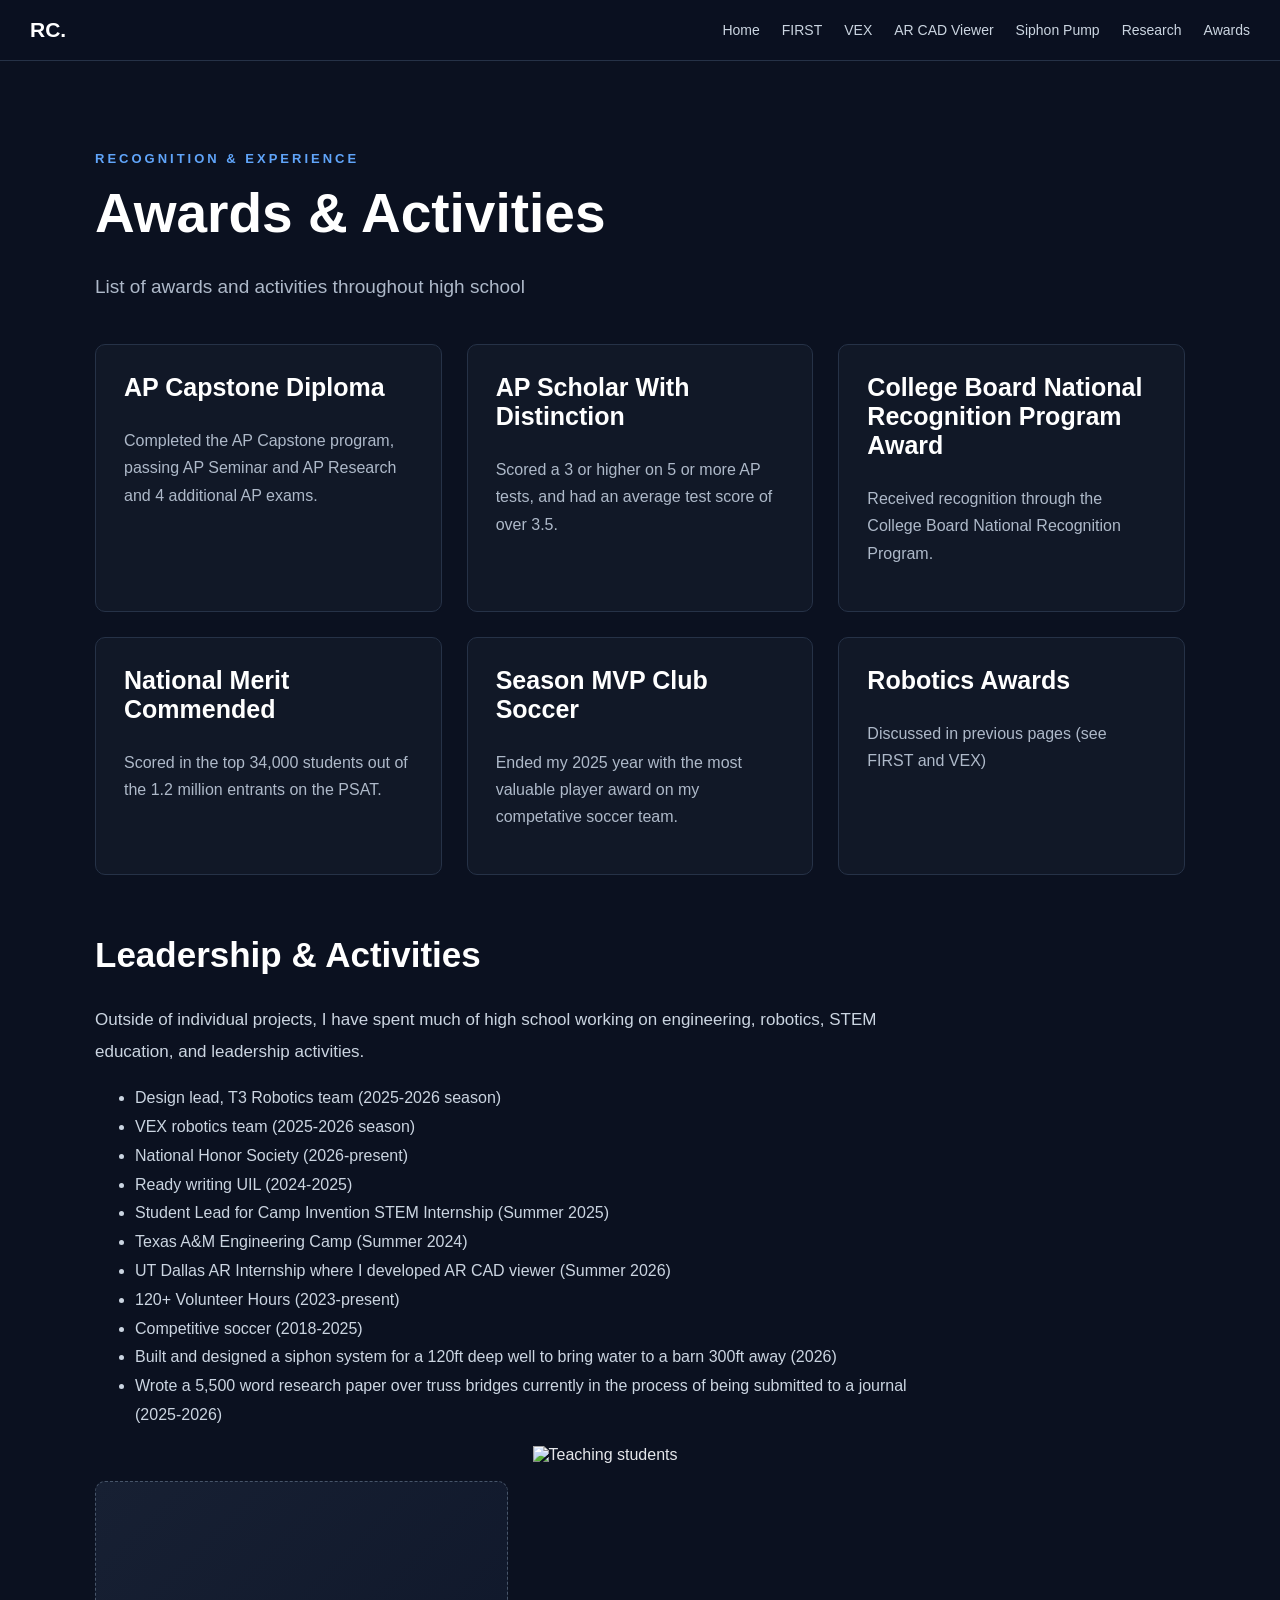
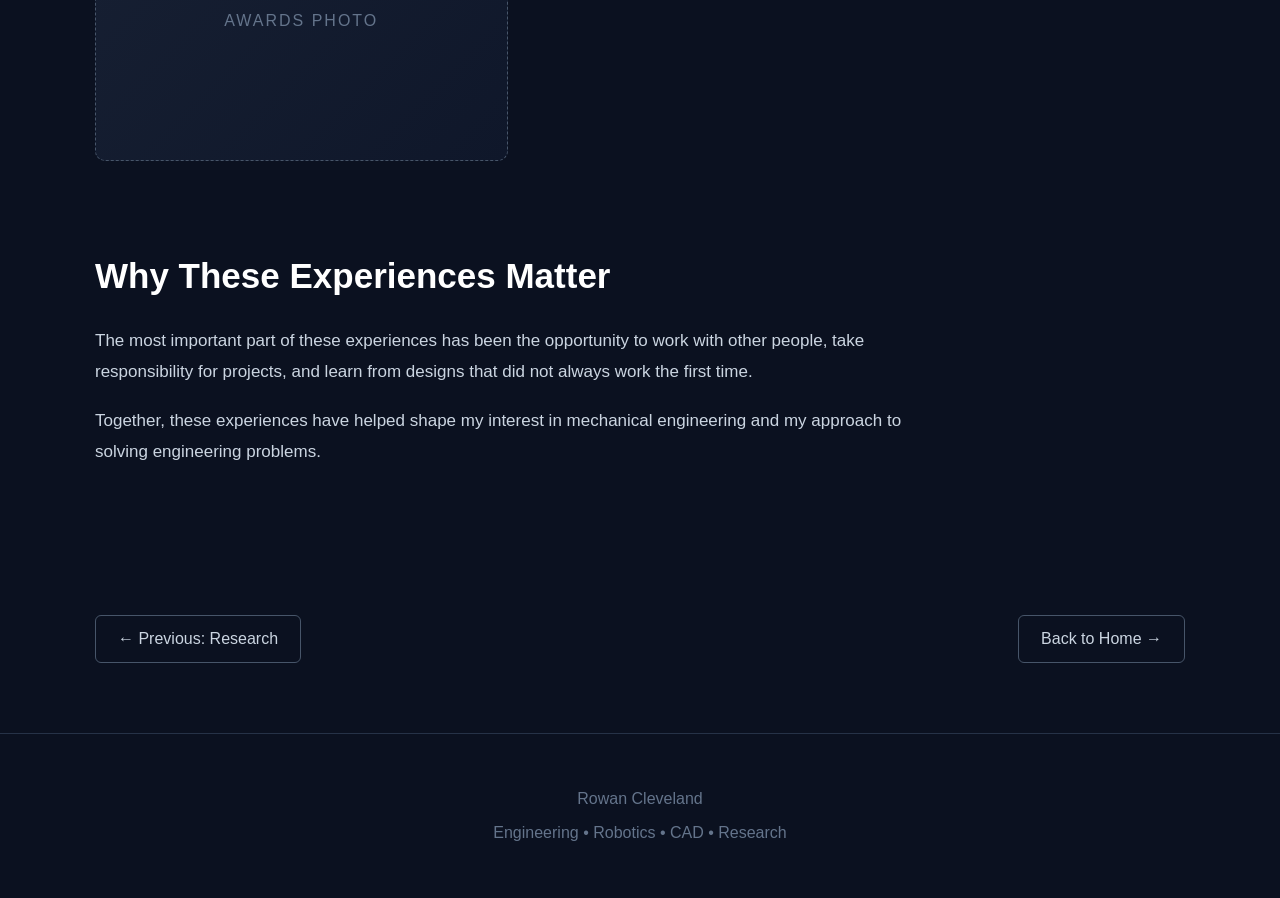
==== awards.html @ 15337351 "Add teaching image to awards section" ====
<!DOCTYPE html>
<html lang="en">
<head>
    <meta charset="UTF-8">
    <meta name="viewport" content="width=device-width, initial-scale=1.0">

    <title>Awards & Activities | Rowan Cleveland</title>

    <link rel="stylesheet" href="style.css">
</head>

<body>

<nav>

    <div class="logo">RC.</div>

    <div class="nav-links">
    <a href="index.html">Home</a>
    <a href="first.html">FIRST</a>
    <a href="vex.html">VEX</a>
    <a href="cad-viewer.html">AR CAD Viewer</a>
    <a href="siphon-pump.html">Siphon Pump</a>
    <a href="research.html">Research</a>
    <a href="awards.html">Awards</a>
</div>
</nav>


<section class="page">

    <div class="section-label">
        Recognition & Experience
    </div>

    <h1>
        Awards & Activities
    </h1>

    <p class="intro">
        List of awards and activities throughout high school
    </p>


    <div class="cards">

        <div class="card">

            <h3>AP Capstone Diploma</h3>

            <p>
                Completed the AP Capstone program, passing AP Seminar
                and AP Research and 4 additional AP exams.
            </p>

        </div>


        <div class="card">

            <h3>AP Scholar With Distinction</h3>

            <p>
                Scored a 3 or higher on 5 or more AP tests, and had
                an average test score of over 3.5.
            </p>

        </div>


        <div class="card">

            <h3>College Board National Recognition Program Award</h3>

            <p>
                Received recognition through the College Board National
                Recognition Program.
            </p>

        </div>


        <div class="card">

            <h3>National Merit Commended</h3>

            <p>
                Scored in the top 34,000 students out of the 1.2 million entrants on the PSAT.
            </p>

        </div>


        <div class="card">

            <h3>Season MVP Club Soccer</h3>

            <p>
                Ended my 2025 year with the most valuable player award
                on my competative soccer team.
            </p>

        </div>


        <div class="card">

            <h3>Robotics Awards</h3>

            <p>
                Discussed in previous pages (see FIRST and VEX)
            </p>

        </div>

    </div>


    <div class="content">

        <h2>Leadership & Activities</h2>

        <p>
            Outside of individual projects, I have spent much of high
            school working on engineering, robotics, STEM education,
            and leadership activities.
        </p>

        <ul>

            <li>Design lead, T3 Robotics team (2025-2026 season)</li>

            <li>VEX robotics team (2025-2026 season)</li>

            <li>National Honor Society (2026-present)</li>

            <li>Ready writing UIL (2024-2025)</li>

            <li>Student Lead for Camp Invention STEM Internship (Summer 2025)</li>

            <li>Texas A&M Engineering Camp (Summer 2024)</li>

            <li>UT Dallas AR Internship where I developed AR CAD viewer (Summer 2026)</li>

            <li>120+ Volunteer Hours (2023-present)</li>

            <li>Competitive soccer (2018-2025)</li>

            <li>Built and designed a siphon system for a 120ft deep well to bring water to a barn 300ft away (2026)</li>

            <li>Wrote a 5,500 word research paper over truss bridges currently in the process of being submitted to a journal (2025-2026)</li>

            
            
            

        </ul>


        <div class="image-row">

            <div class="image-placeholder">
                AWARDS PHOTO
            </div>

            <div class="image-row">

                <img src="teaching.png" alt="Teaching students" class="portfolio-image">

            </div>

        </div>


        <h2>Why These Experiences Matter</h2>

        <p>
            The most important part of these experiences has been the
            opportunity to work with other people, take responsibility
            for projects, and learn from designs that did not always
            work the first time.
        </p>

        <p>
            Together, these experiences have helped shape my interest
            in mechanical engineering and my approach to solving
            engineering problems.
        </p>

    </div>

</section>


<div class="page-navigation">

    <a href="research.html" class="nav-button">
        ← Previous: Research
    </a>

    <a href="index.html" class="nav-button next">
        Back to Home →
    </a>

</div>


<footer>

    <p>Rowan Cleveland</p>
    <p>Engineering • Robotics • CAD • Research</p>

</footer>

</body>
</html>
---- style.css ----
* {
    box-sizing: border-box;
    scroll-behavior: smooth;
}

body {
    margin: 0;
    font-family: Arial, Helvetica, sans-serif;
    background: #0b1120;
    color: #e5e7eb;
}

/* NAVIGATION */

nav {
    position: sticky;
    top: 0;
    z-index: 100;
    background: rgba(11, 17, 32, 0.97);
    border-bottom: 1px solid #263247;
    padding: 18px 30px;
    display: flex;
    justify-content: space-between;
    align-items: center;
}

.logo {
    font-size: 21px;
    font-weight: bold;
    color: white;
}

.nav-links {
    display: flex;
    gap: 22px;
    flex-wrap: wrap;
    justify-content: flex-end;
}

.nav-links a {
    color: #cbd5e1;
    text-decoration: none;
    font-size: 14px;
    transition: 0.2s;
}

.nav-links a:hover {
    color: #60a5fa;
}

/* HERO */

.hero {
    min-height: 85vh;
    display: flex;
    align-items: center;
    padding: 80px 10%;
    background:
        radial-gradient(circle at 80% 20%, #1e3a5f 0%, transparent 35%),
        radial-gradient(circle at 20% 80%, #172554 0%, transparent 30%),
        #0b1120;
}

.hero-content {
    max-width: 900px;
}

.small-title {
    color: #60a5fa;
    font-weight: bold;
    letter-spacing: 3px;
    text-transform: uppercase;
    font-size: 14px;
}

.hero h1 {
    font-size: clamp(48px, 8vw, 90px);
    line-height: 0.95;
    margin: 20px 0;
    color: white;
}

.hero h1 span {
    color: #60a5fa;
}

.hero p {
    max-width: 750px;
    font-size: 20px;
    line-height: 1.7;
    color: #aeb9c9;
}

/* GENERAL */

.page {
    max-width: 1150px;
    margin: auto;
    padding: 90px 30px;
    min-height: 80vh;
}

.section-label {
    color: #60a5fa;
    font-size: 13px;
    letter-spacing: 3px;
    text-transform: uppercase;
    font-weight: bold;
}

h1 {
    font-size: 55px;
    margin: 15px 0 25px;
    color: white;
}

h2 {
    font-size: 35px;
    color: white;
    margin-top: 60px;
}

h3 {
    color: white;
    font-size: 25px;
}

.intro {
    max-width: 800px;
    font-size: 19px;
    line-height: 1.8;
    color: #aeb9c9;
}

/* CONTENT */

.content {
    max-width: 850px;
}

.content p {
    color: #cbd5e1;
    line-height: 1.85;
    font-size: 17px;
}

.content li {
    color: #cbd5e1;
    line-height: 1.8;
}

/* IMAGE PLACEHOLDERS */

.image-placeholder {
    min-height: 320px;
    margin: 35px 0;
    border: 1px dashed #475569;
    border-radius: 10px;
    background: linear-gradient(135deg, #172033, #0f172a);
    display: flex;
    align-items: center;
    justify-content: center;
    color: #64748b;
    letter-spacing: 2px;
    text-align: center;
    padding: 20px;
}

.image-large {
    min-height: 450px;
}

.image-row {
    display: grid;
    grid-template-columns: 1fr 1fr;
    gap: 25px;
}

.image-row .image-placeholder {
    min-height: 280px;
}

/* CARDS */

.cards {
    display: grid;
    grid-template-columns: repeat(auto-fit, minmax(280px, 1fr));
    gap: 25px;
    margin-top: 40px;
}

.card {
    background: #111827;
    border: 1px solid #263247;
    border-radius: 10px;
    padding: 28px;
    transition: 0.25s;
}

.card:hover {
    transform: translateY(-5px);
    border-color: #60a5fa;
}

.card h3 {
    margin-top: 0;
}

.card p {
    color: #aeb9c9;
    line-height: 1.7;
}

/* TAGS */

.tag {
    display: inline-block;
    margin-top: 10px;
    margin-right: 5px;
    padding: 5px 9px;
    border: 1px solid #334155;
    border-radius: 4px;
    font-size: 12px;
    color: #93c5fd;
}

/* PROJECT LINK */

.project-link {
    display: block;
    text-decoration: none;
    color: inherit;
}

/* NAVIGATION BUTTONS */

.page-navigation {
    max-width: 1150px;
    margin: auto;
    padding: 40px 30px 70px;
    display: flex;
    justify-content: space-between;
    gap: 20px;
}

.nav-button {
    display: inline-block;
    padding: 14px 22px;
    border: 1px solid #475569;
    border-radius: 6px;
    color: #cbd5e1;
    text-decoration: none;
    transition: 0.2s;
}

.nav-button:hover {
    border-color: #60a5fa;
    color: #60a5fa;
}

.nav-button.next {
    margin-left: auto;
}

/* FOOTER */

footer {
    border-top: 1px solid #263247;
    text-align: center;
    padding: 40px;
    color: #64748b;
}

/* MOBILE */

@media (max-width: 800px) {

    nav {
        align-items: flex-start;
        gap: 15px;
        flex-direction: column;
    }

    .nav-links {
        justify-content: flex-start;
    }

    .hero {
        padding: 70px 30px;
    }

    h1 {
        font-size: 42px;
    }

    .image-row {
        grid-template-columns: 1fr;
    }

    .page-navigation {
        flex-direction: column;
    }

    .nav-button.next {
        margin-left: 0;
    }
}
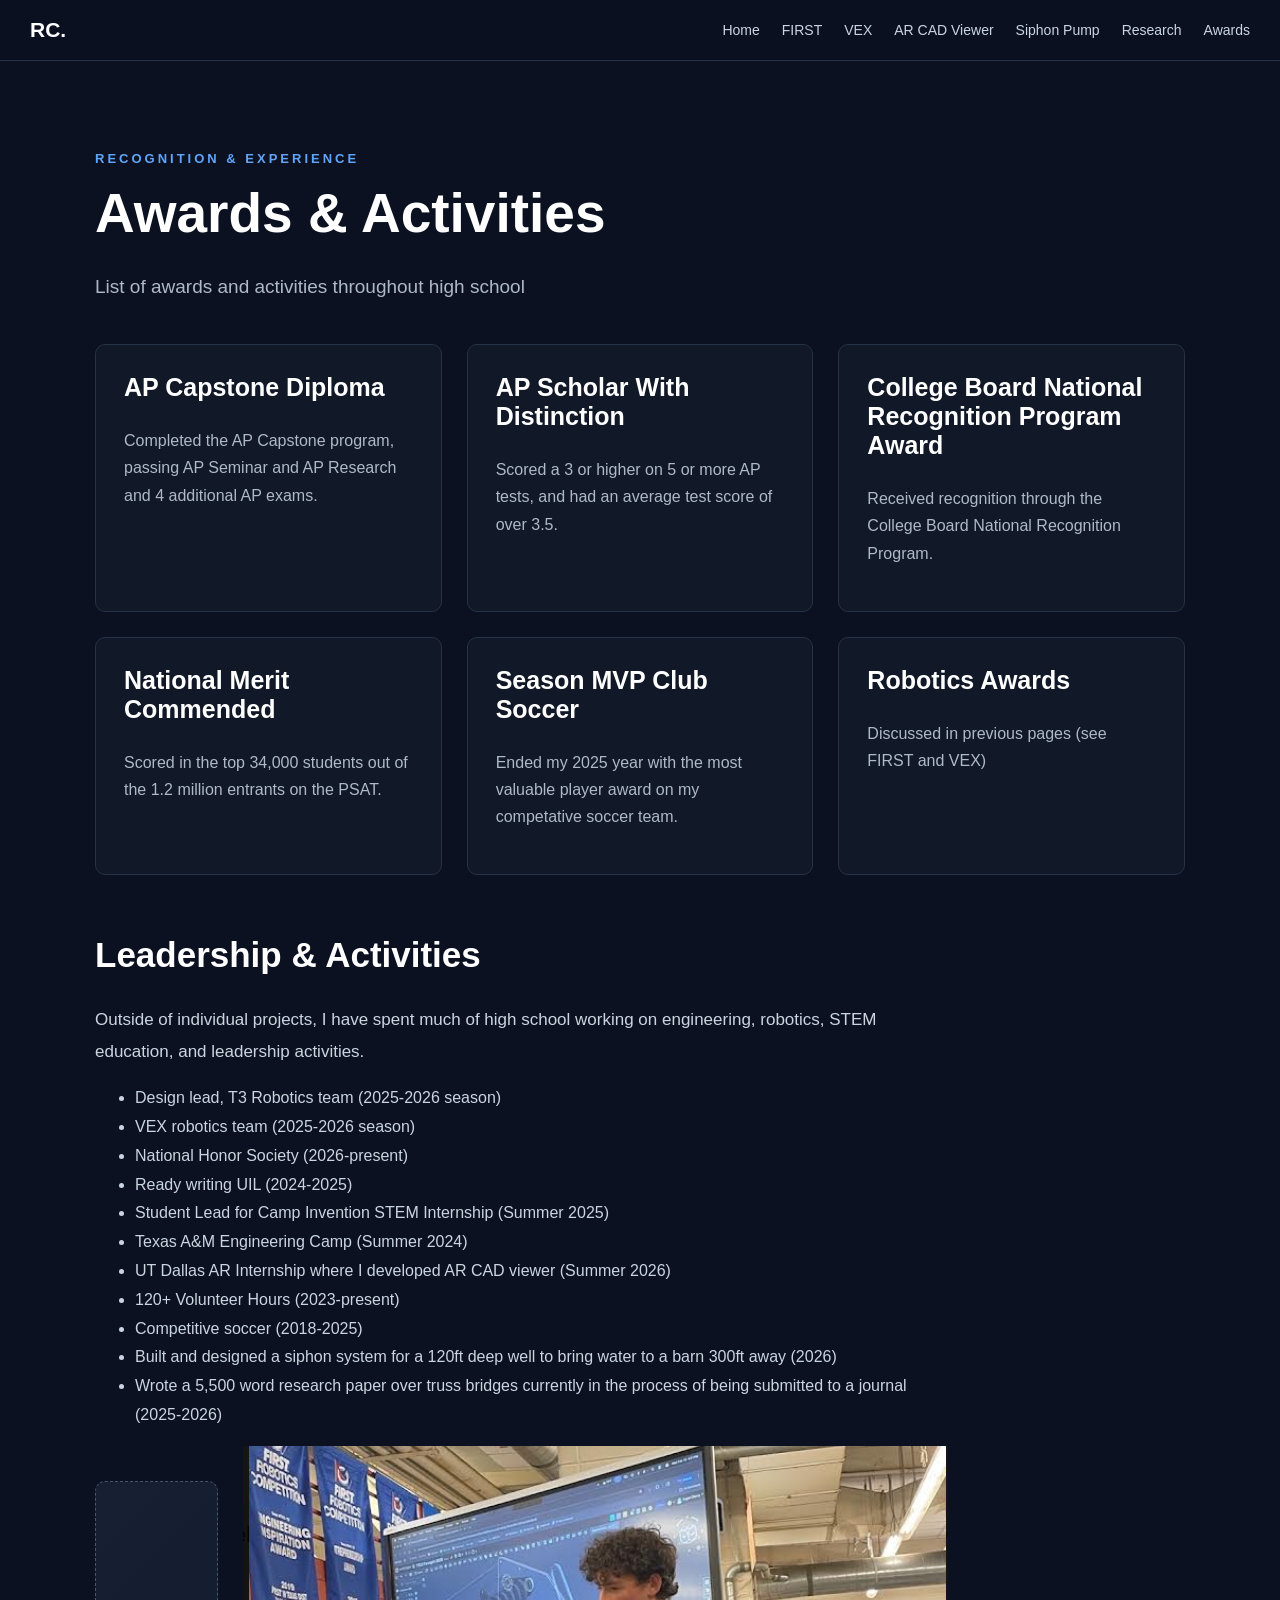
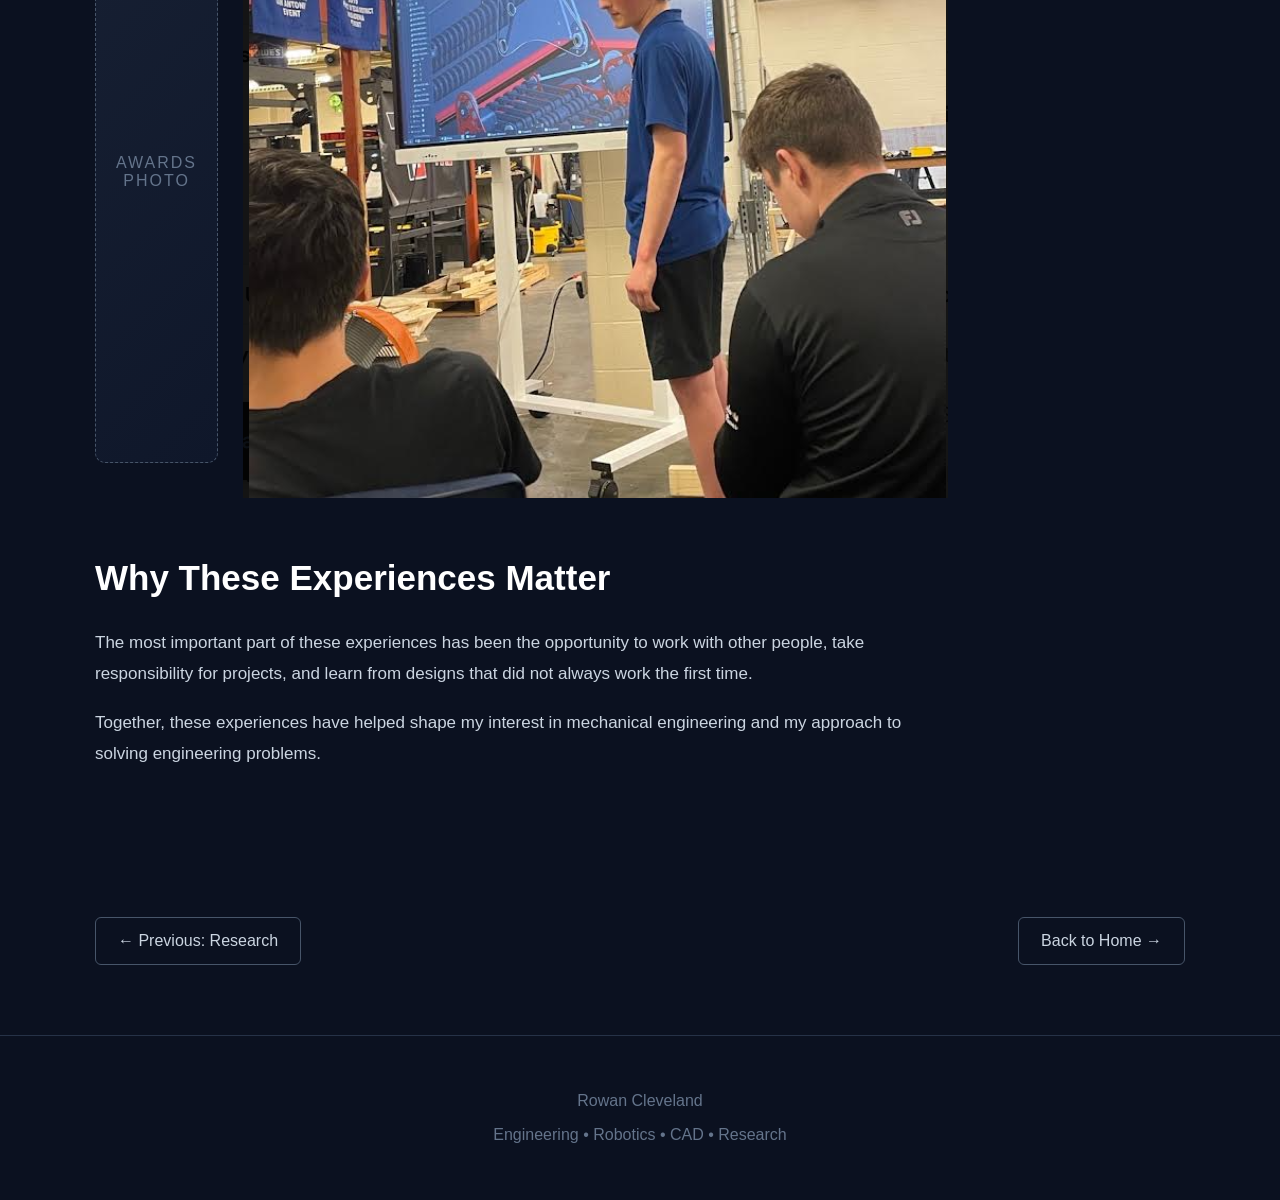
==== commit 054e8f89: "Replace teaching.png with teaching1.png in awards.html" ====
--- a/awards.html
+++ b/awards.html
@@ -165,7 +165,7 @@
 
             <div class="image-row">
 
-                <img src="teaching.png" alt="Teaching students" class="portfolio-image">
+                <img src="teaching1.png" alt="Teaching students" class="portfolio-image">
 
             </div>
 
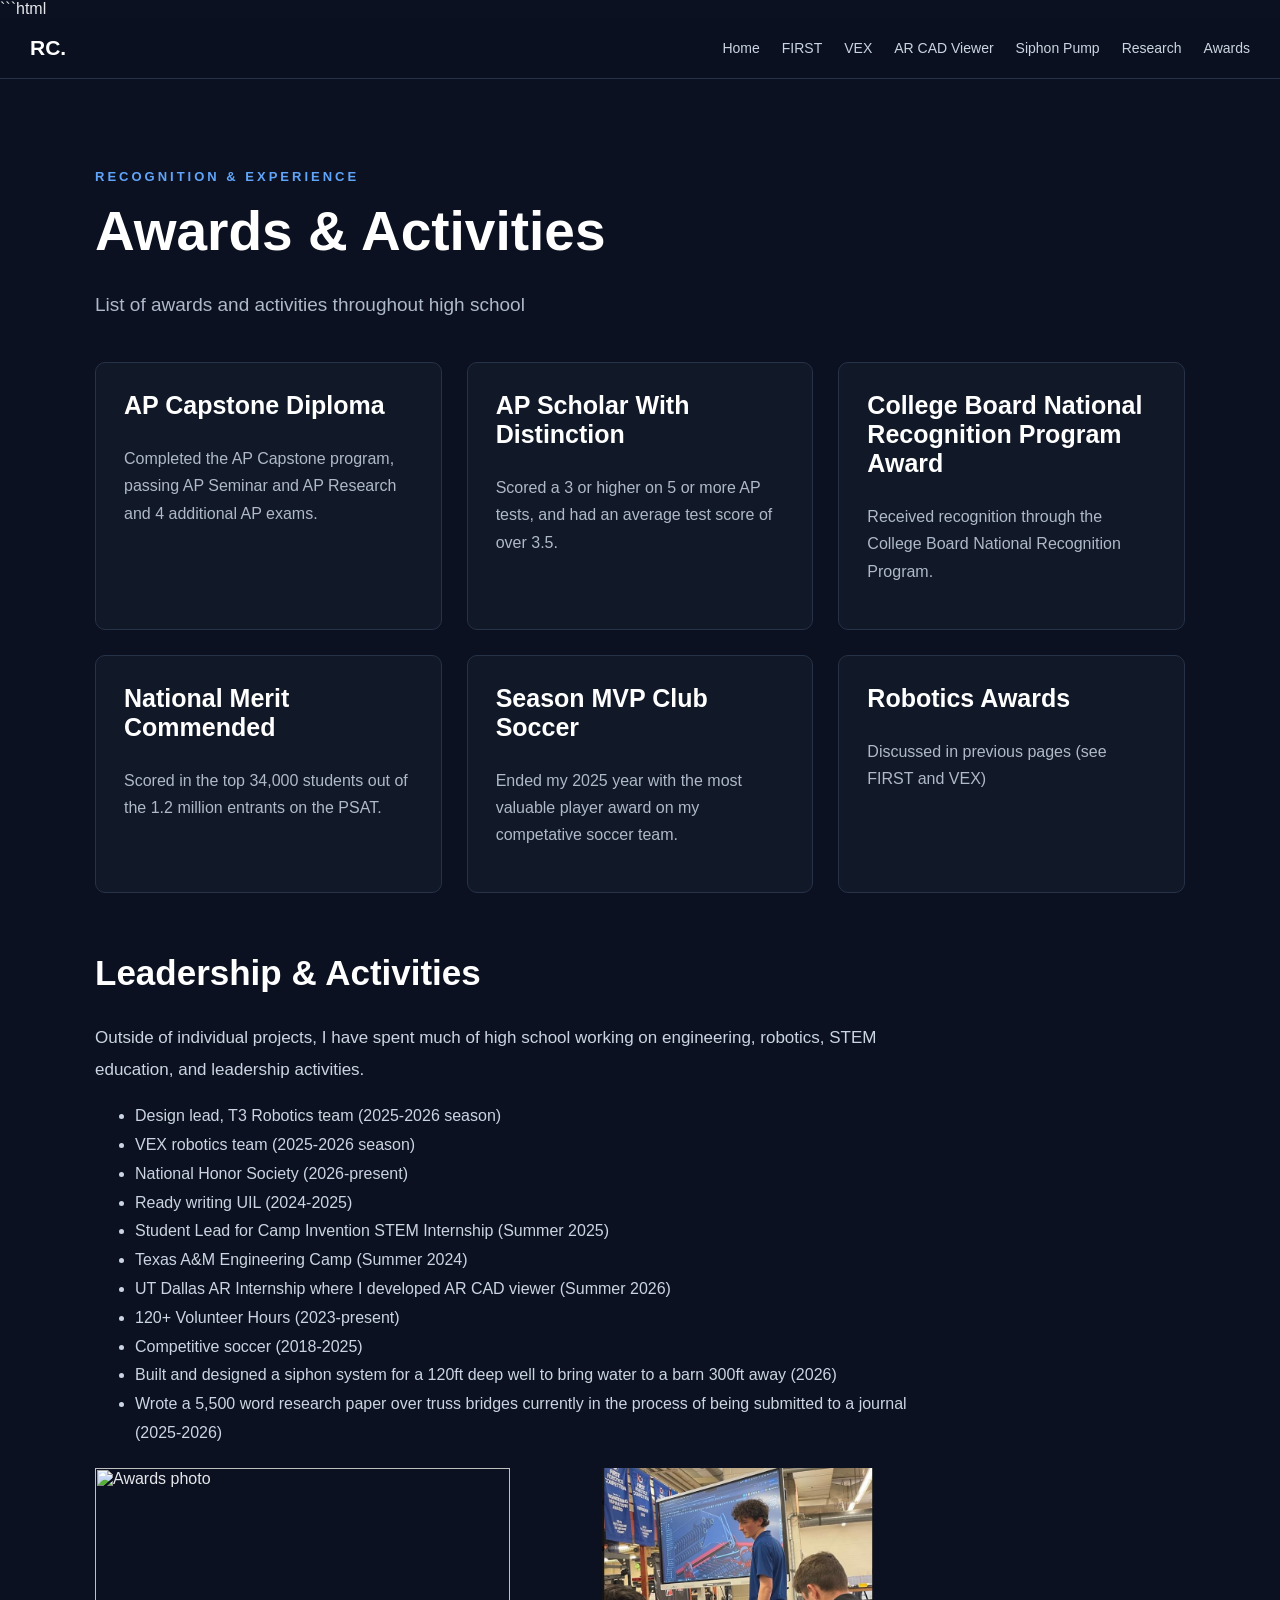
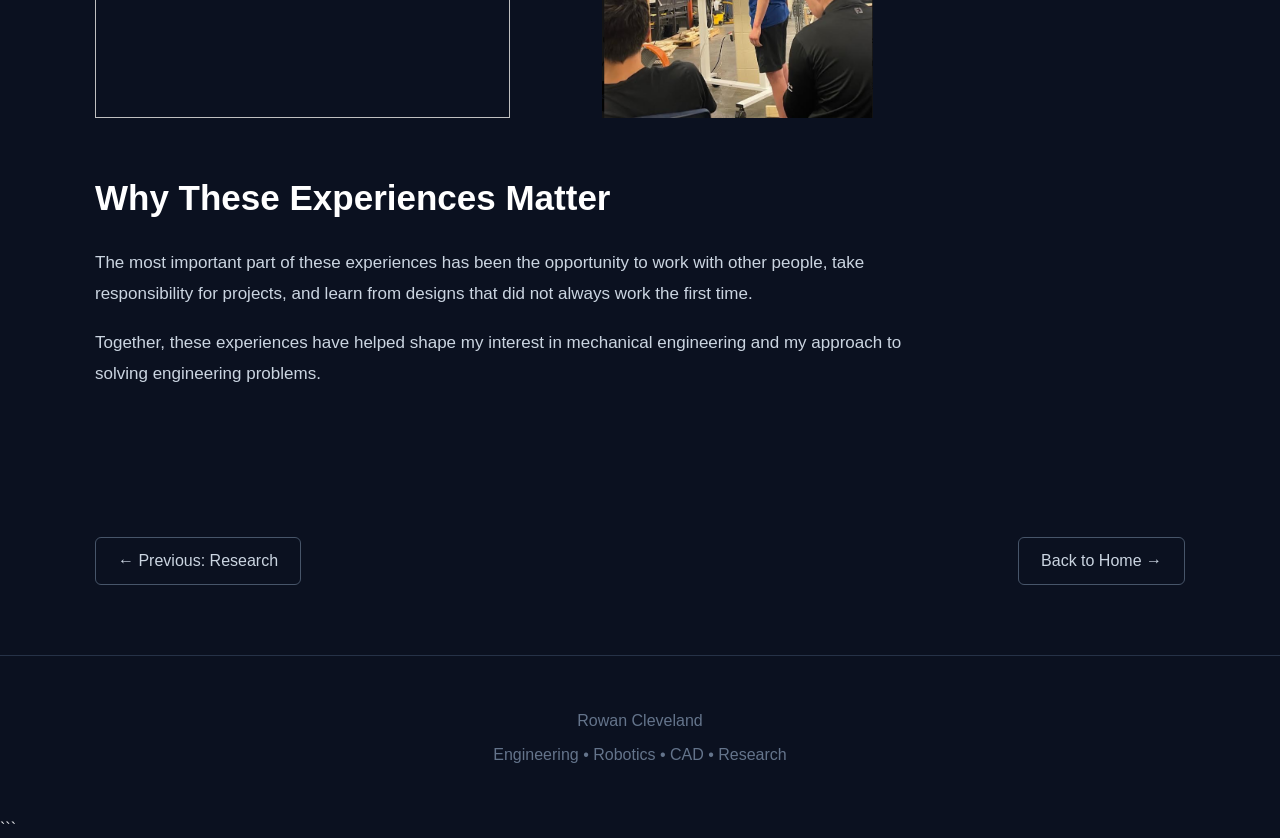
==== commit ccee70ec: "Refactor image display styles in awards.html" ====
--- a/awards.html
+++ b/awards.html
@@ -1,3 +1,4 @@
+```html
 <!DOCTYPE html>
 <html lang="en">
 <head>
@@ -157,16 +158,14 @@
         </ul>
 
 
-        <div class="image-row">
-
-            <div class="image-placeholder">
-                AWARDS PHOTO
+        <div style="display: grid !important; grid-template-columns: minmax(0, 1fr) minmax(0, 1fr) !important; gap: 20px; width: 100%; margin: 20px 0; box-sizing: border-box;">
+
+            <div style="width: 100% !important; height: 250px !important; min-width: 0 !important; overflow: hidden !important; box-sizing: border-box; display: flex !important; align-items: center; justify-content: center;">
+                <img src="awards.png" alt="Awards photo" style="width: 100% !important; height: 100% !important; max-width: 100% !important; max-height: 100% !important; object-fit: contain !important; display: block !important; margin: 0 !important;">
             </div>
 
-            <div class="image-row">
-
-                <img src="teaching1.png" alt="Teaching students" class="portfolio-image">
-
+            <div style="width: 100% !important; height: 250px !important; min-width: 0 !important; overflow: hidden !important; box-sizing: border-box; display: flex !important; align-items: center; justify-content: center;">
+                <img src="teaching1.png" alt="Teaching students" style="width: 100% !important; height: 100% !important; max-width: 100% !important; max-height: 100% !important; object-fit: contain !important; display: block !important; margin: 0 !important;">
             </div>
 
         </div>
@@ -214,3 +213,4 @@
 
 </body>
 </html>
+```
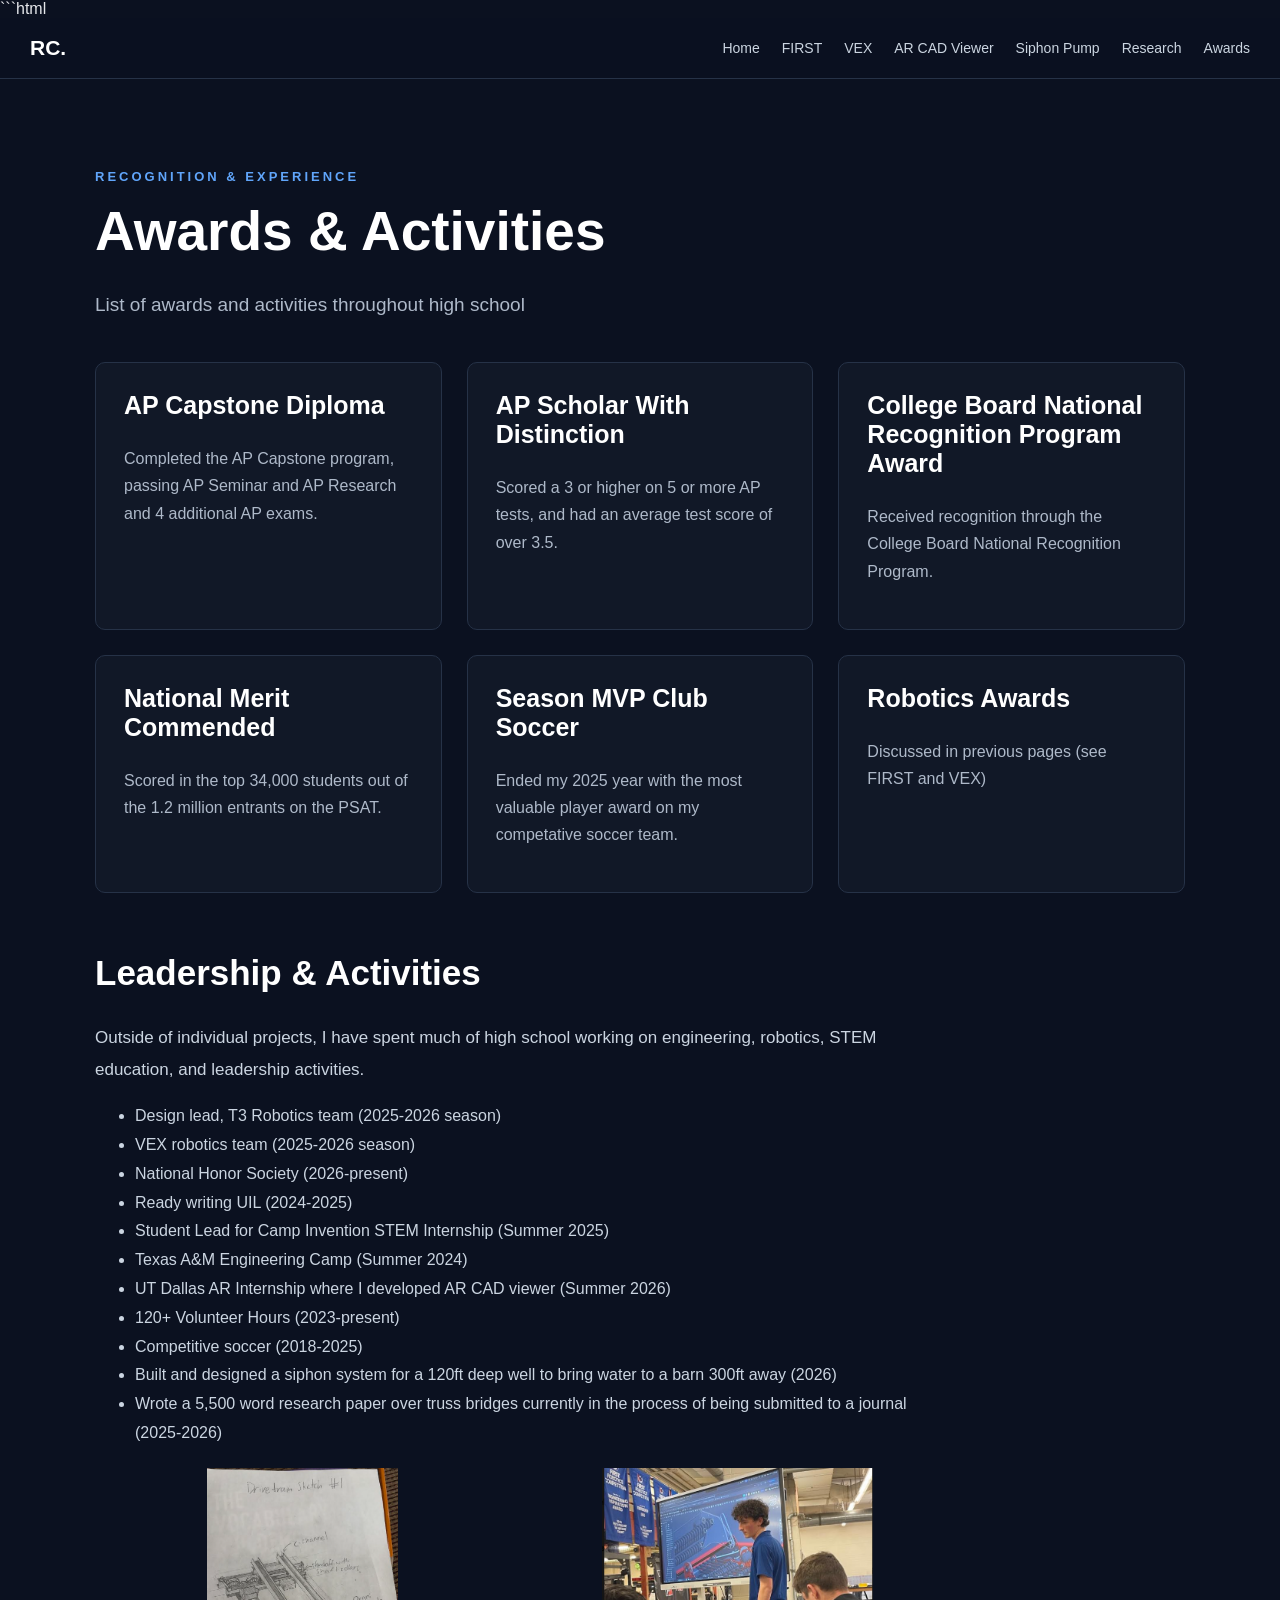
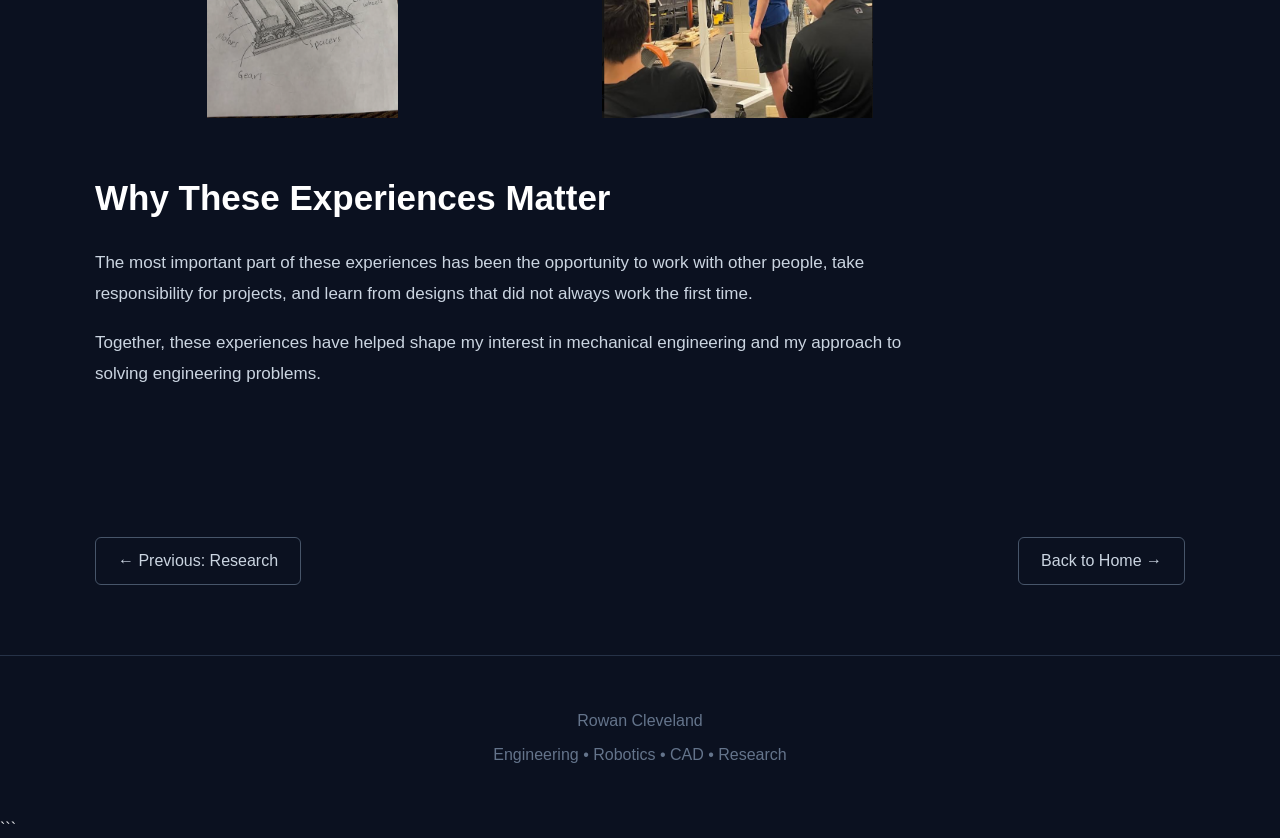
==== commit f777ed81: "Replace awards image with drivetrain image" ====
--- a/awards.html
+++ b/awards.html
@@ -161,7 +161,7 @@
         <div style="display: grid !important; grid-template-columns: minmax(0, 1fr) minmax(0, 1fr) !important; gap: 20px; width: 100%; margin: 20px 0; box-sizing: border-box;">
 
             <div style="width: 100% !important; height: 250px !important; min-width: 0 !important; overflow: hidden !important; box-sizing: border-box; display: flex !important; align-items: center; justify-content: center;">
-                <img src="awards.png" alt="Awards photo" style="width: 100% !important; height: 100% !important; max-width: 100% !important; max-height: 100% !important; object-fit: contain !important; display: block !important; margin: 0 !important;">
+                <img src="drivetrain.png" alt="drivetrain" style="width: 100% !important; height: 100% !important; max-width: 100% !important; max-height: 100% !important; object-fit: contain !important; display: block !important; margin: 0 !important;">
             </div>
 
             <div style="width: 100% !important; height: 250px !important; min-width: 0 !important; overflow: hidden !important; box-sizing: border-box; display: flex !important; align-items: center; justify-content: center;">
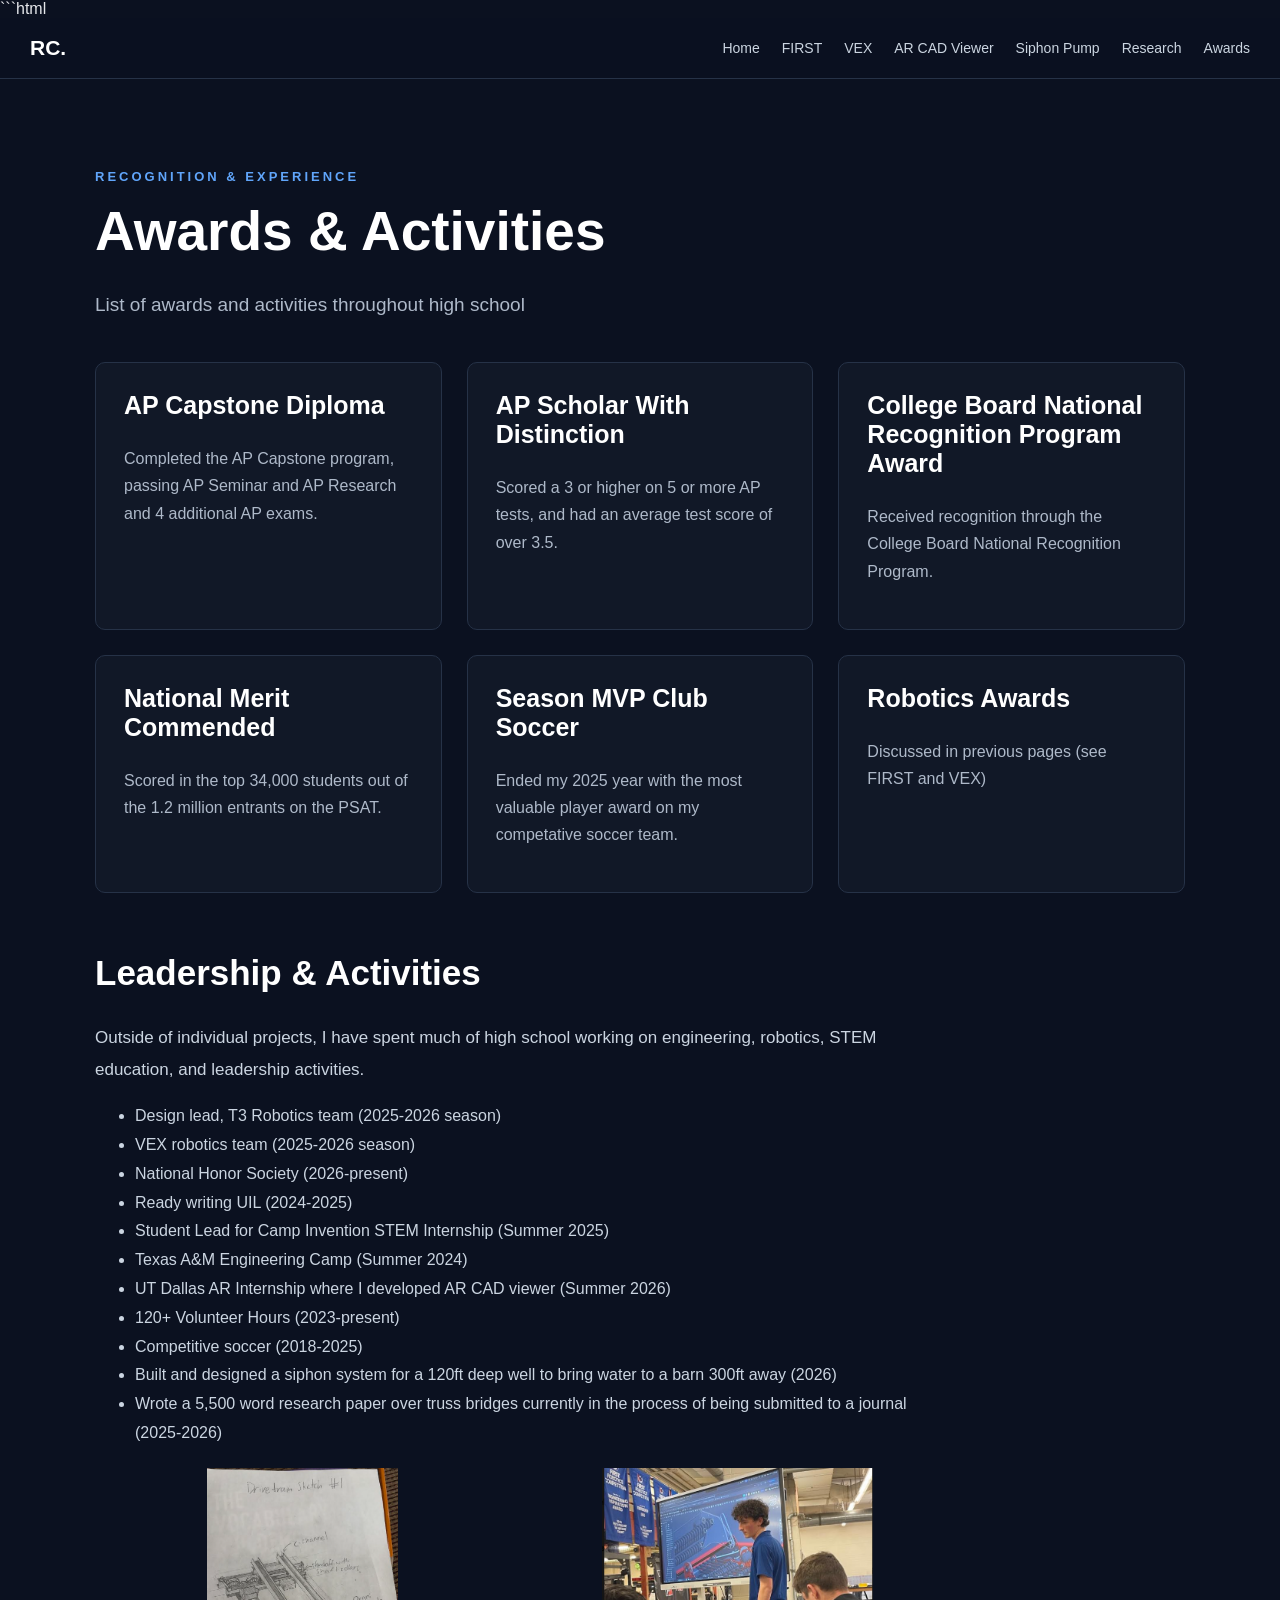
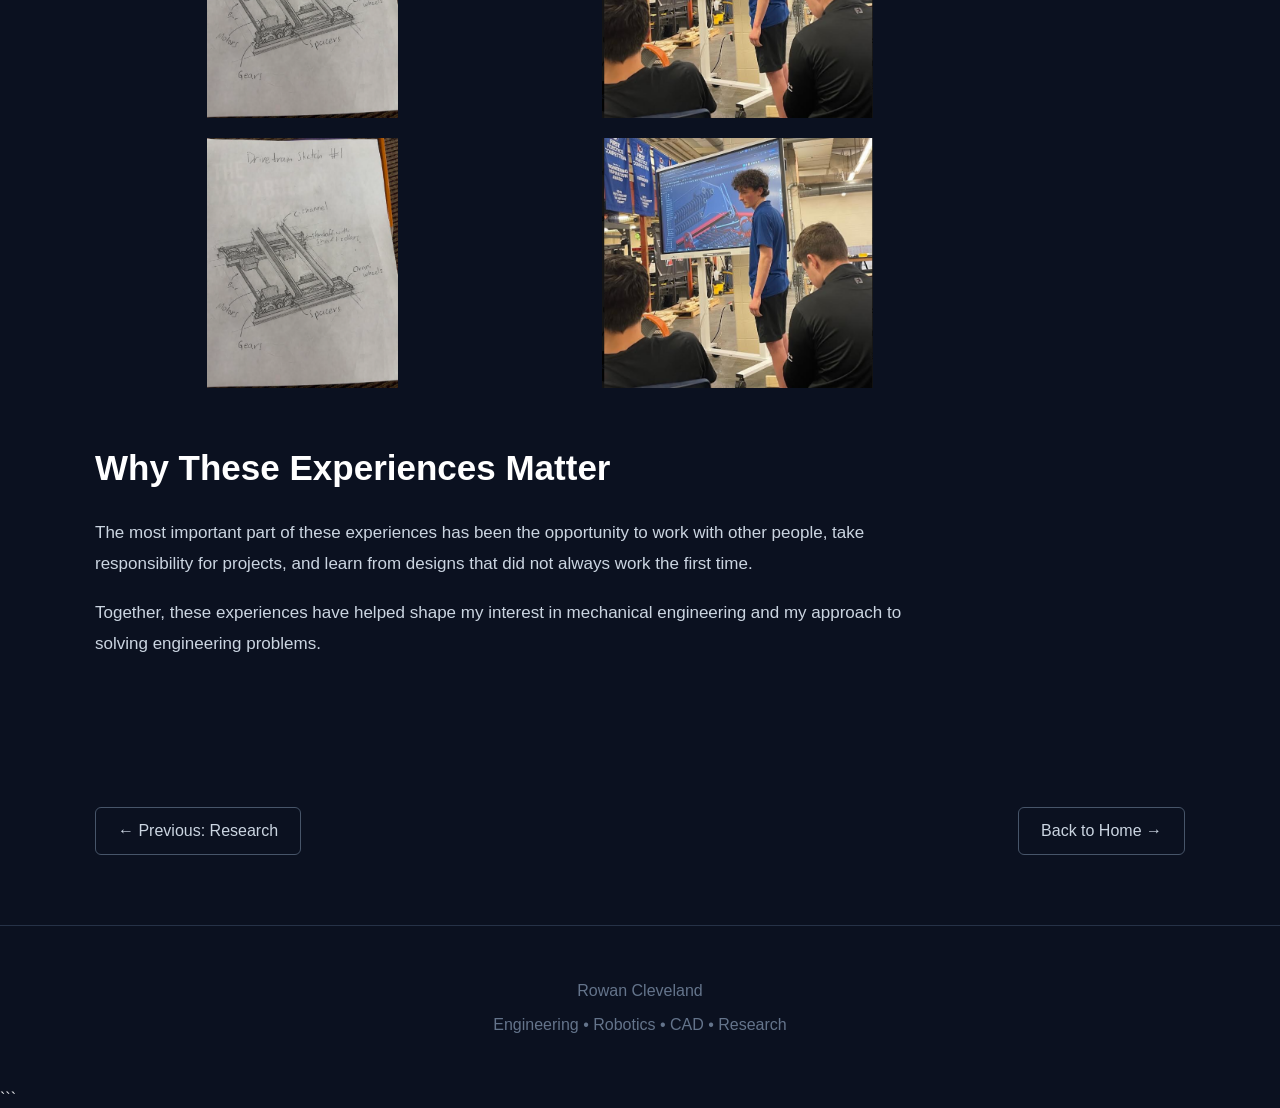
==== commit 2b2bdba1: "Add image sections for drivetrain and teaching Added two image containers with specific styles for '" ====
--- a/awards.html
+++ b/awards.html
@@ -170,6 +170,18 @@
 
         </div>
 
+        <div style="display: grid !important; grid-template-columns: minmax(0, 1fr) minmax(0, 1fr) !important; gap: 20px; width: 100%; margin: 20px 0; box-sizing: border-box;">
+
+            <div style="width: 100% !important; height: 250px !important; min-width: 0 !important; overflow: hidden !important; box-sizing: border-box; display: flex !important; align-items: center; justify-content: center;">
+                <img src="drivetrain.png" alt="drivetrain" style="width: 100% !important; height: 100% !important; max-width: 100% !important; max-height: 100% !important; object-fit: contain !important; display: block !important; margin: 0 !important;">
+            </div>
+
+            <div style="width: 100% !important; height: 250px !important; min-width: 0 !important; overflow: hidden !important; box-sizing: border-box; display: flex !important; align-items: center; justify-content: center;">
+                <img src="teaching1.png" alt="Teaching students" style="width: 100% !important; height: 100% !important; max-width: 100% !important; max-height: 100% !important; object-fit: contain !important; display: block !important; margin: 0 !important;">
+            </div>
+
+        </div>
+
 
         <h2>Why These Experiences Matter</h2>
 
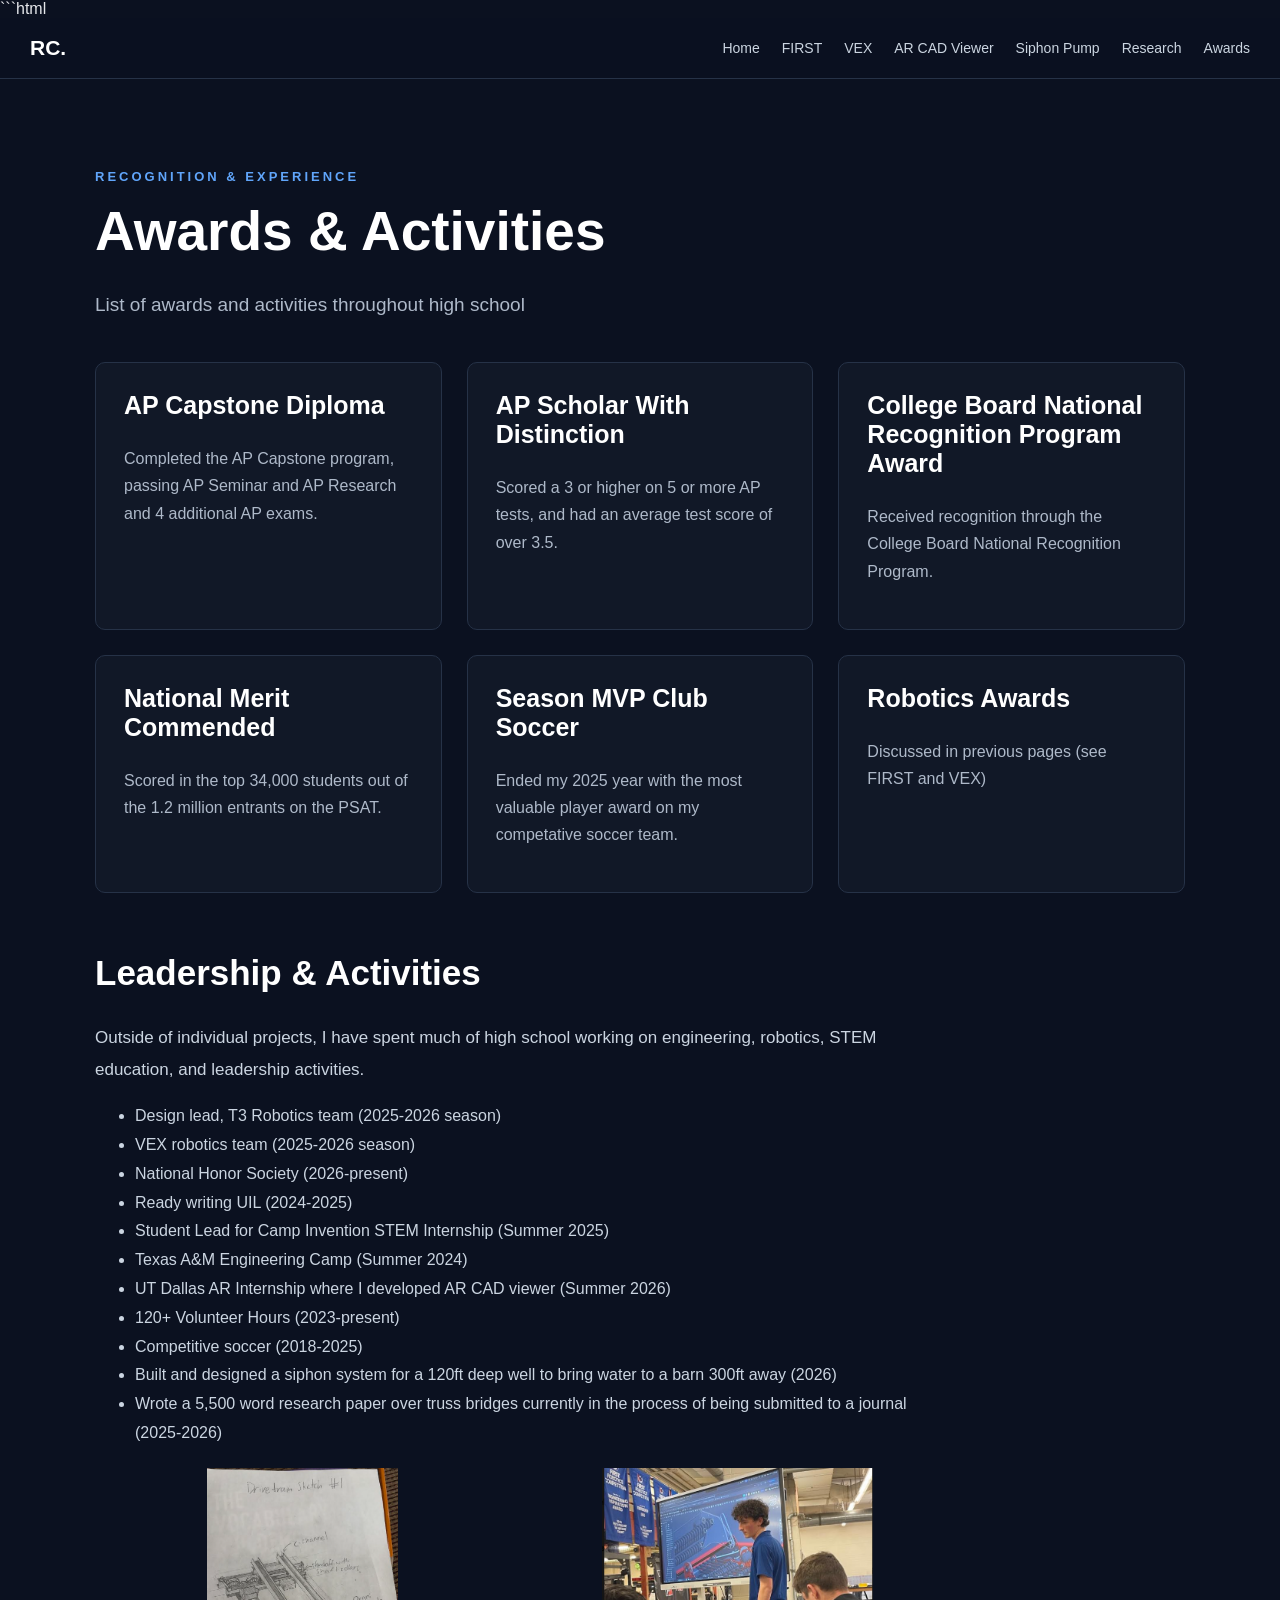
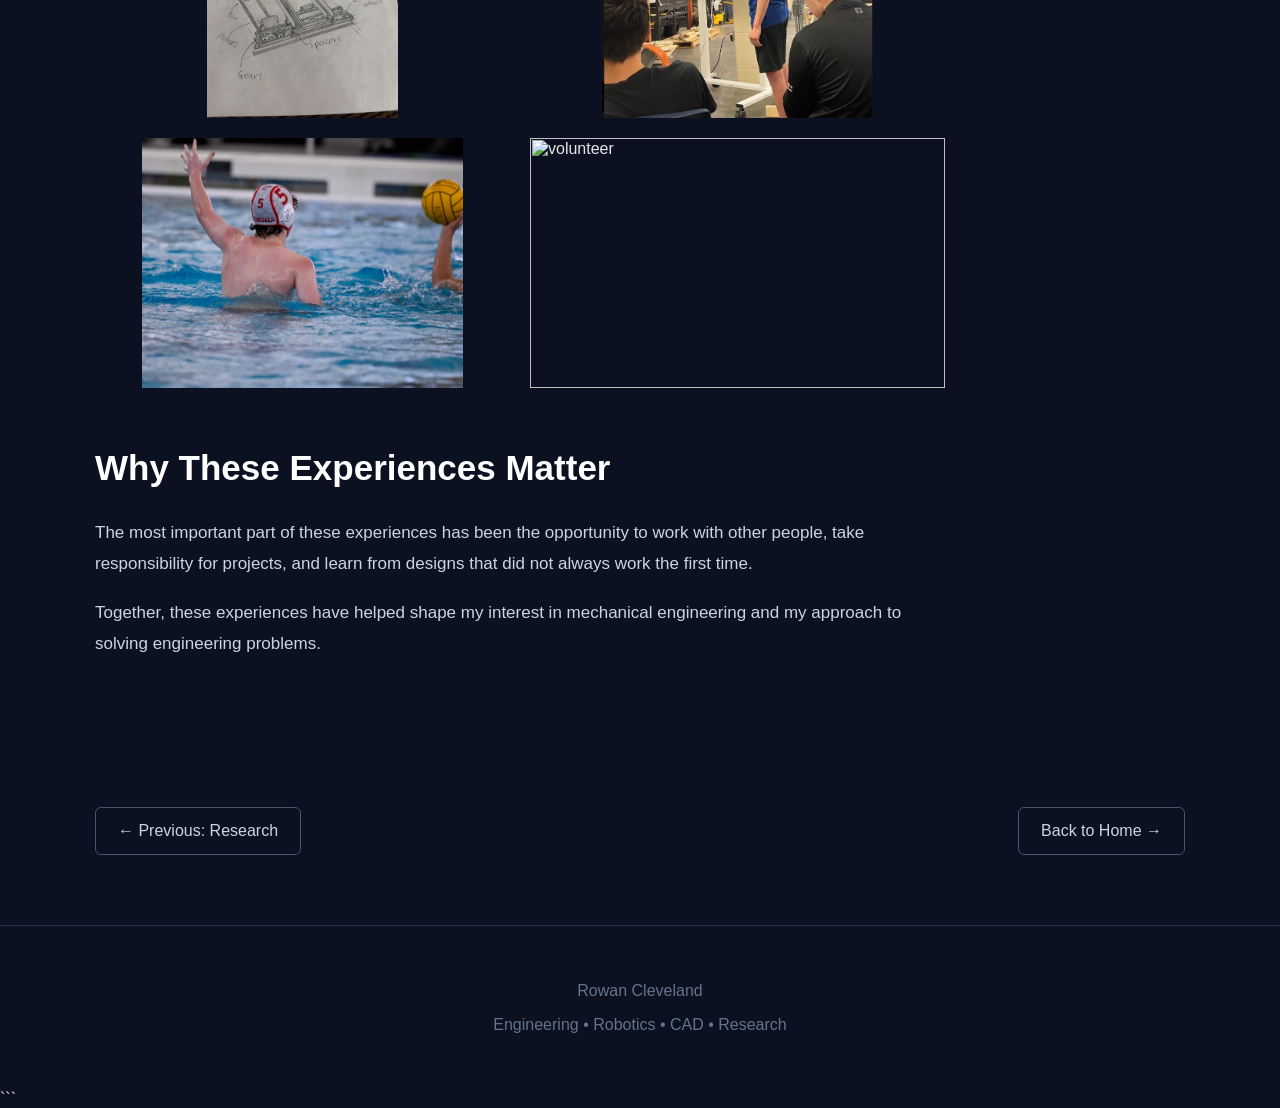
==== commit c0287cfb: "Replace images in awards.html" ====
--- a/awards.html
+++ b/awards.html
@@ -173,11 +173,11 @@
         <div style="display: grid !important; grid-template-columns: minmax(0, 1fr) minmax(0, 1fr) !important; gap: 20px; width: 100%; margin: 20px 0; box-sizing: border-box;">
 
             <div style="width: 100% !important; height: 250px !important; min-width: 0 !important; overflow: hidden !important; box-sizing: border-box; display: flex !important; align-items: center; justify-content: center;">
-                <img src="drivetrain.png" alt="drivetrain" style="width: 100% !important; height: 100% !important; max-width: 100% !important; max-height: 100% !important; object-fit: contain !important; display: block !important; margin: 0 !important;">
-            </div>
-
-            <div style="width: 100% !important; height: 250px !important; min-width: 0 !important; overflow: hidden !important; box-sizing: border-box; display: flex !important; align-items: center; justify-content: center;">
-                <img src="teaching1.png" alt="Teaching students" style="width: 100% !important; height: 100% !important; max-width: 100% !important; max-height: 100% !important; object-fit: contain !important; display: block !important; margin: 0 !important;">
+                <img src="polo.png" alt="polo" style="width: 100% !important; height: 100% !important; max-width: 100% !important; max-height: 100% !important; object-fit: contain !important; display: block !important; margin: 0 !important;">
+            </div>
+
+            <div style="width: 100% !important; height: 250px !important; min-width: 0 !important; overflow: hidden !important; box-sizing: border-box; display: flex !important; align-items: center; justify-content: center;">
+                <img src="volunteer.png" alt="volunteer" style="width: 100% !important; height: 100% !important; max-width: 100% !important; max-height: 100% !important; object-fit: contain !important; display: block !important; margin: 0 !important;">
             </div>
 
         </div>
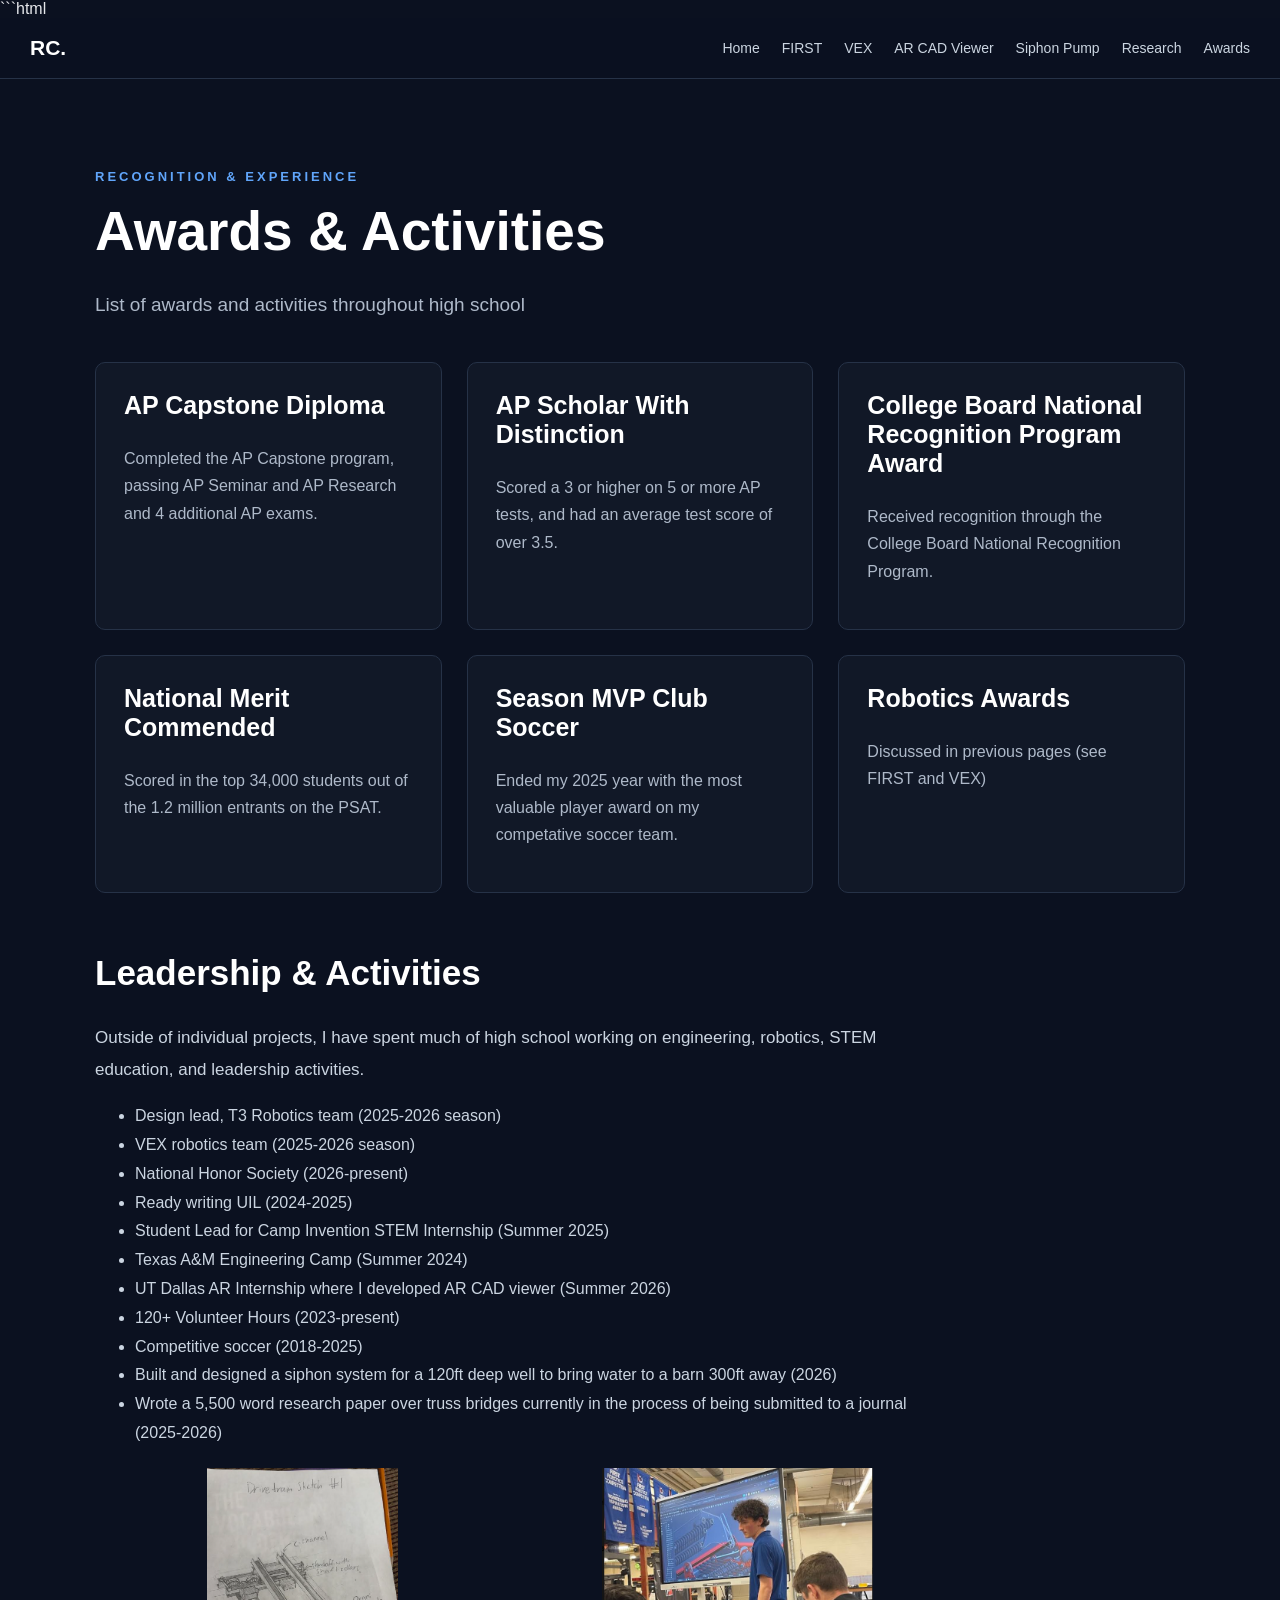
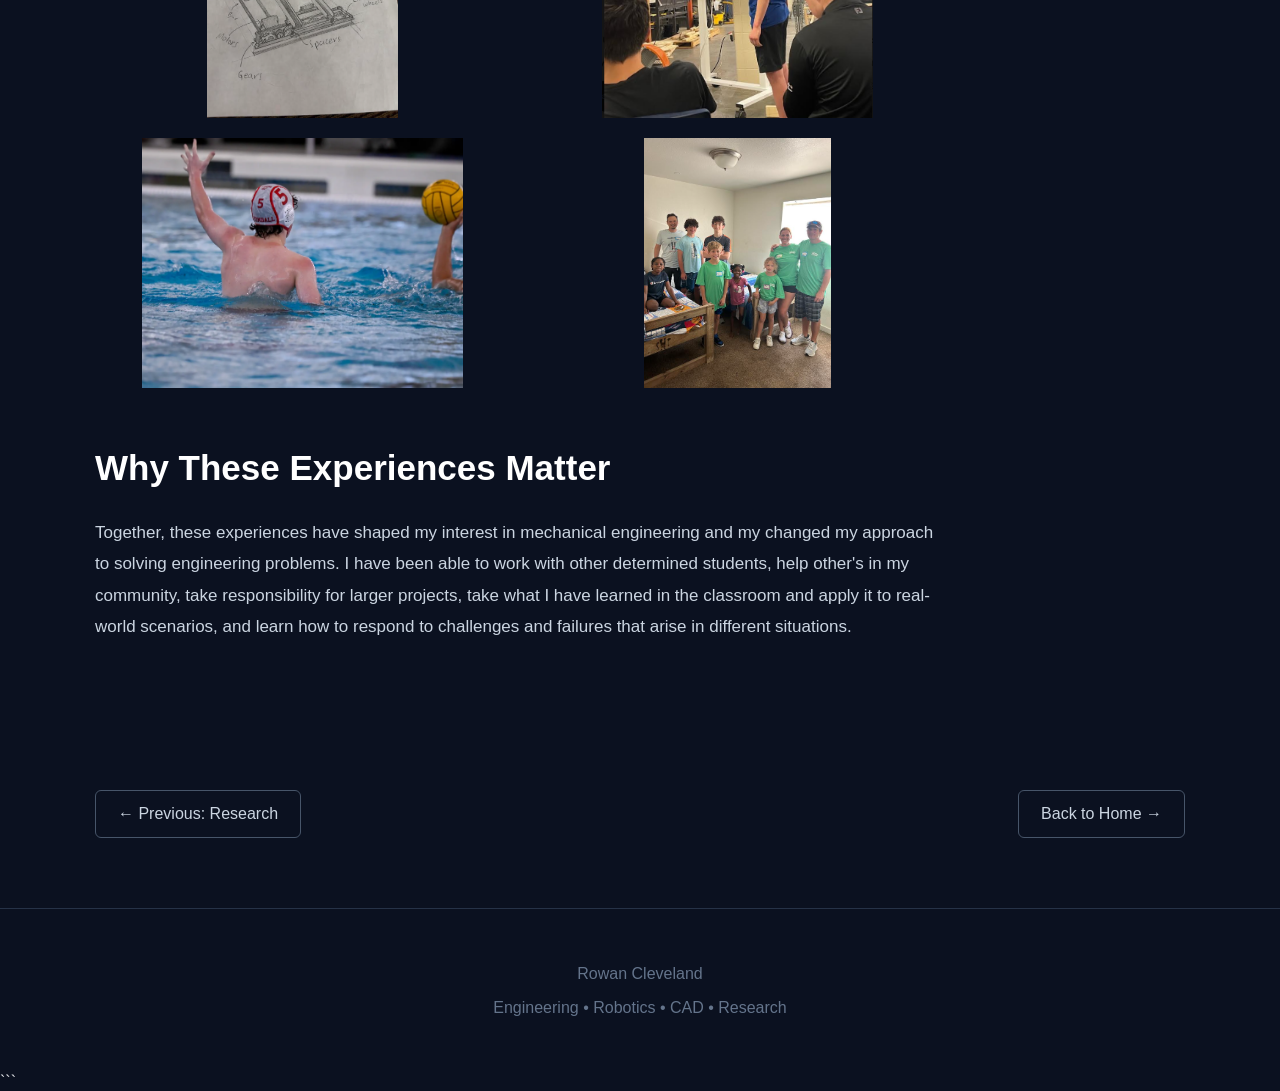
==== commit bd0c5ac3: "Update experiences section in awards.html Revised paragraph to emphasize teamwork and real-world app" ====
--- a/awards.html
+++ b/awards.html
@@ -186,16 +186,14 @@
         <h2>Why These Experiences Matter</h2>
 
         <p>
-            The most important part of these experiences has been the
-            opportunity to work with other people, take responsibility
-            for projects, and learn from designs that did not always
-            work the first time.
-        </p>
-
-        <p>
-            Together, these experiences have helped shape my interest
-            in mechanical engineering and my approach to solving
-            engineering problems.
+            Together, these experiences have shaped my interest
+            in mechanical engineering and my changed my approach to solving
+            engineering problems. I have been able to work with other
+            determined students, help other's in my community,
+            take responsibility for larger projects, take what 
+            I have learned in the classroom and apply it to
+            real-world scenarios, and learn how to respond to challenges
+            and failures that arise in different situations.
         </p>
 
     </div>
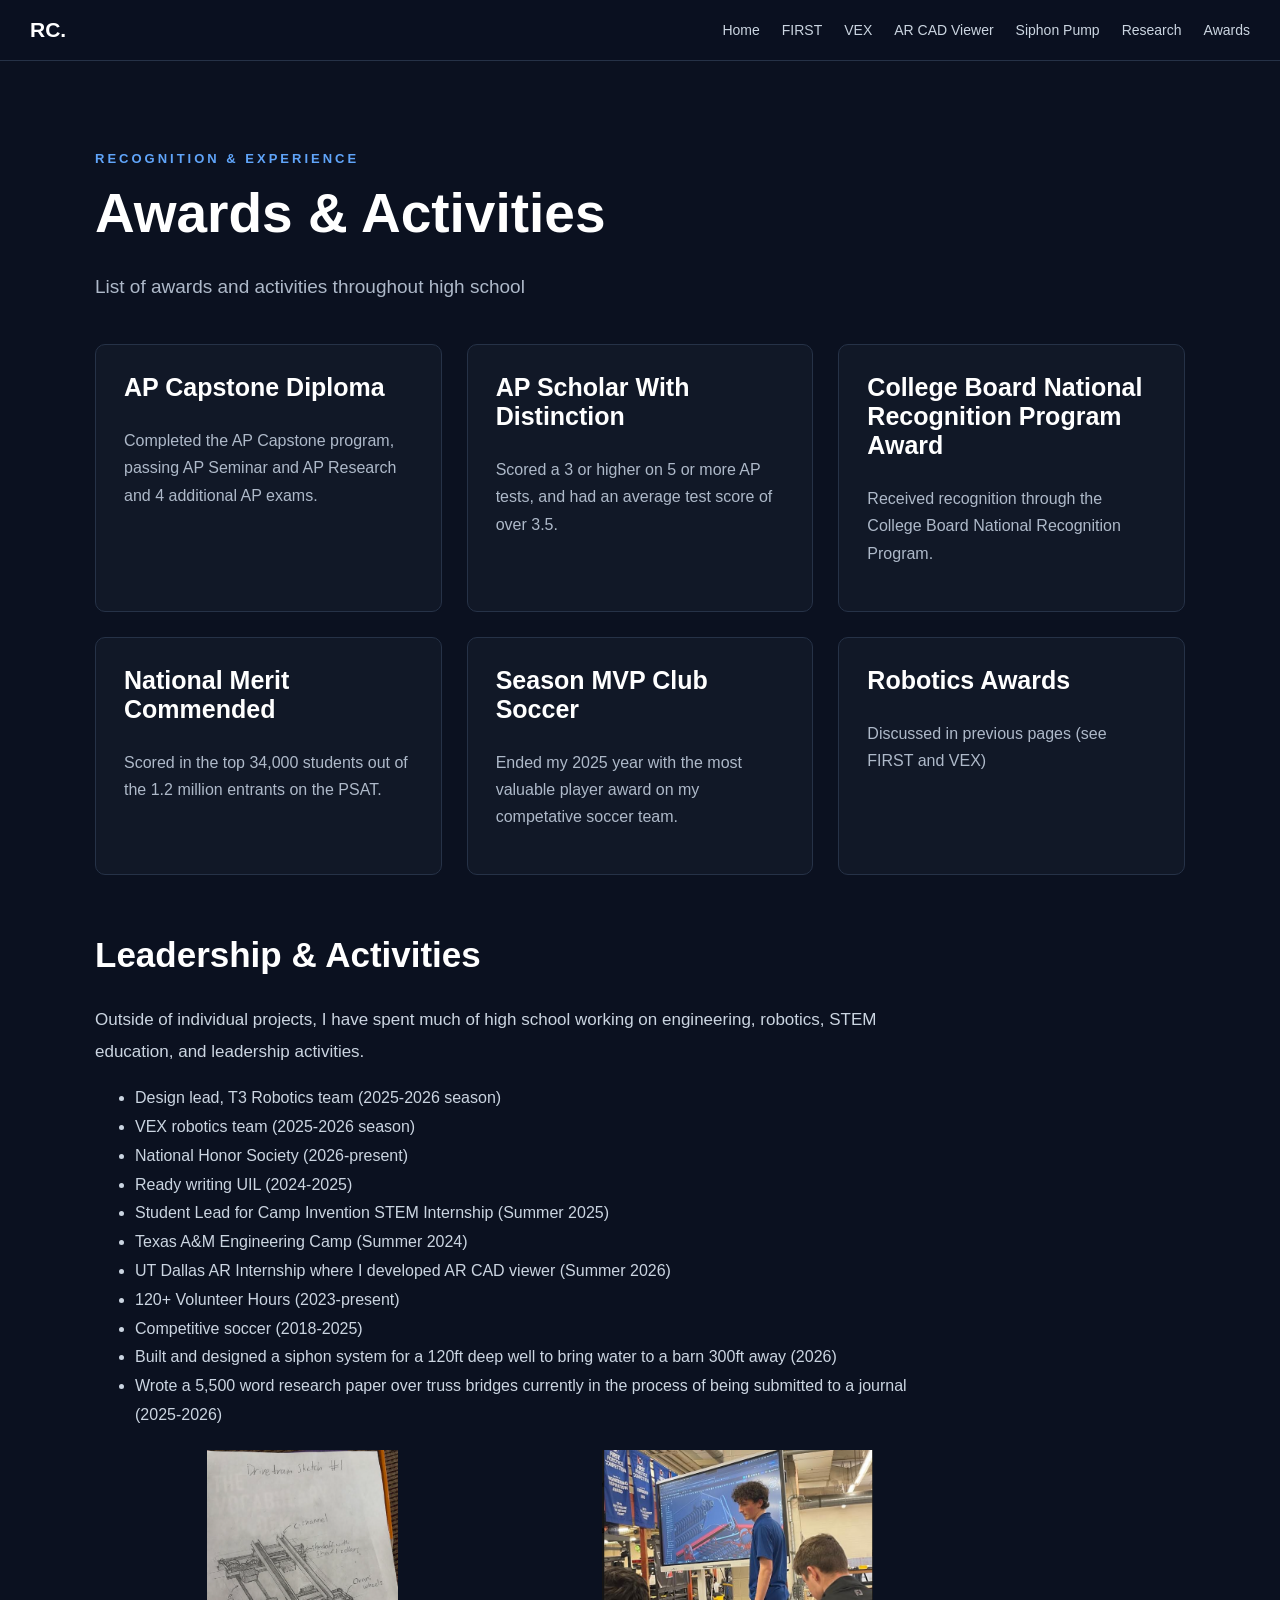
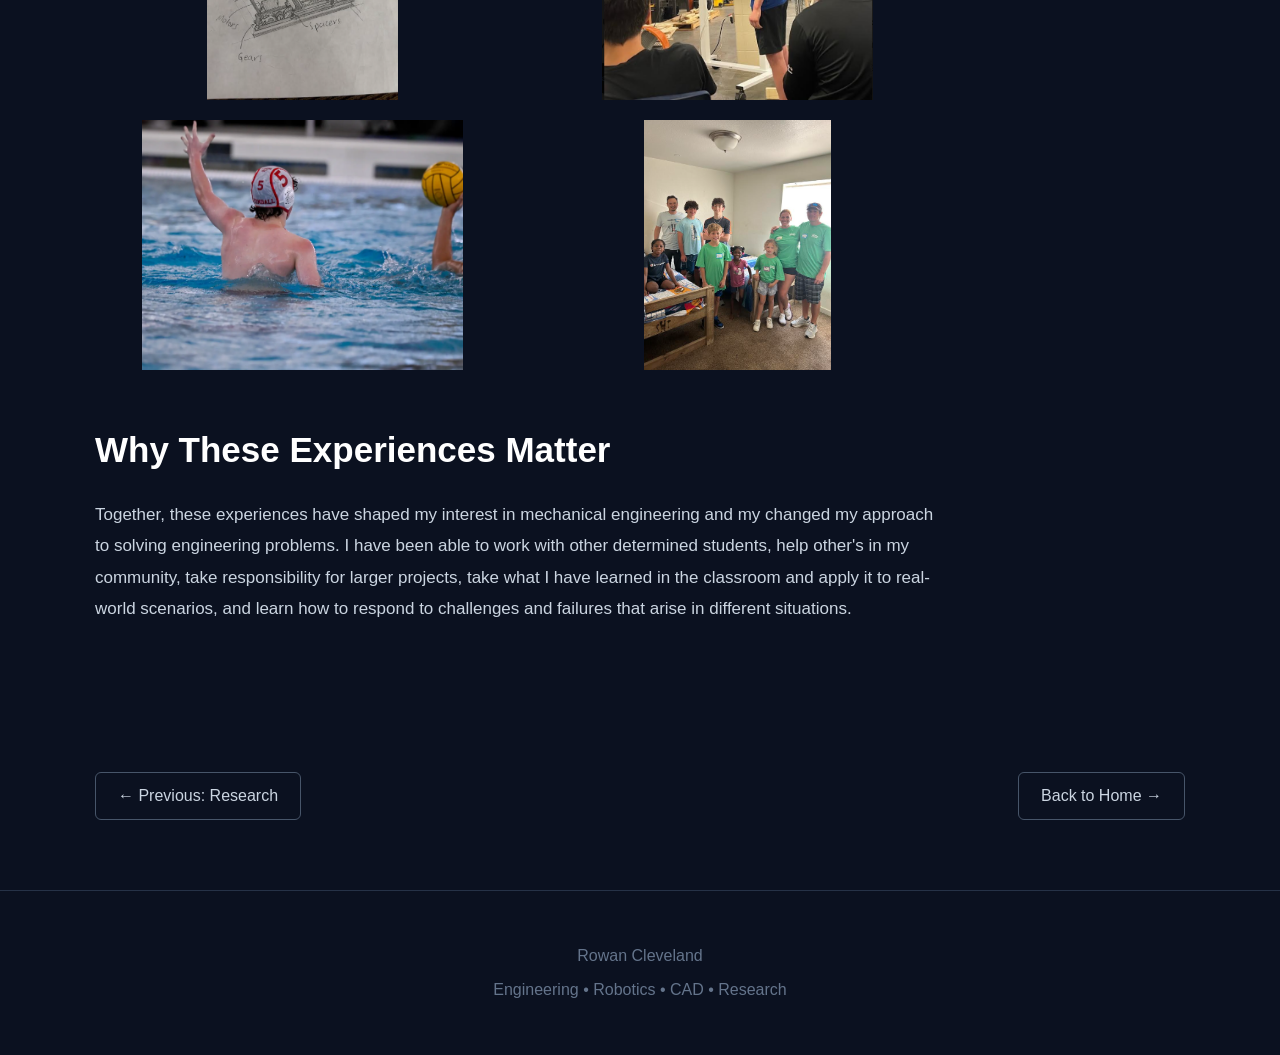
==== commit f0da5aff: "Remove markdown code block from awards.html" ====
--- a/awards.html
+++ b/awards.html
@@ -1,4 +1,3 @@
-```html
 <!DOCTYPE html>
 <html lang="en">
 <head>
@@ -223,4 +222,3 @@
 
 </body>
 </html>
-```
